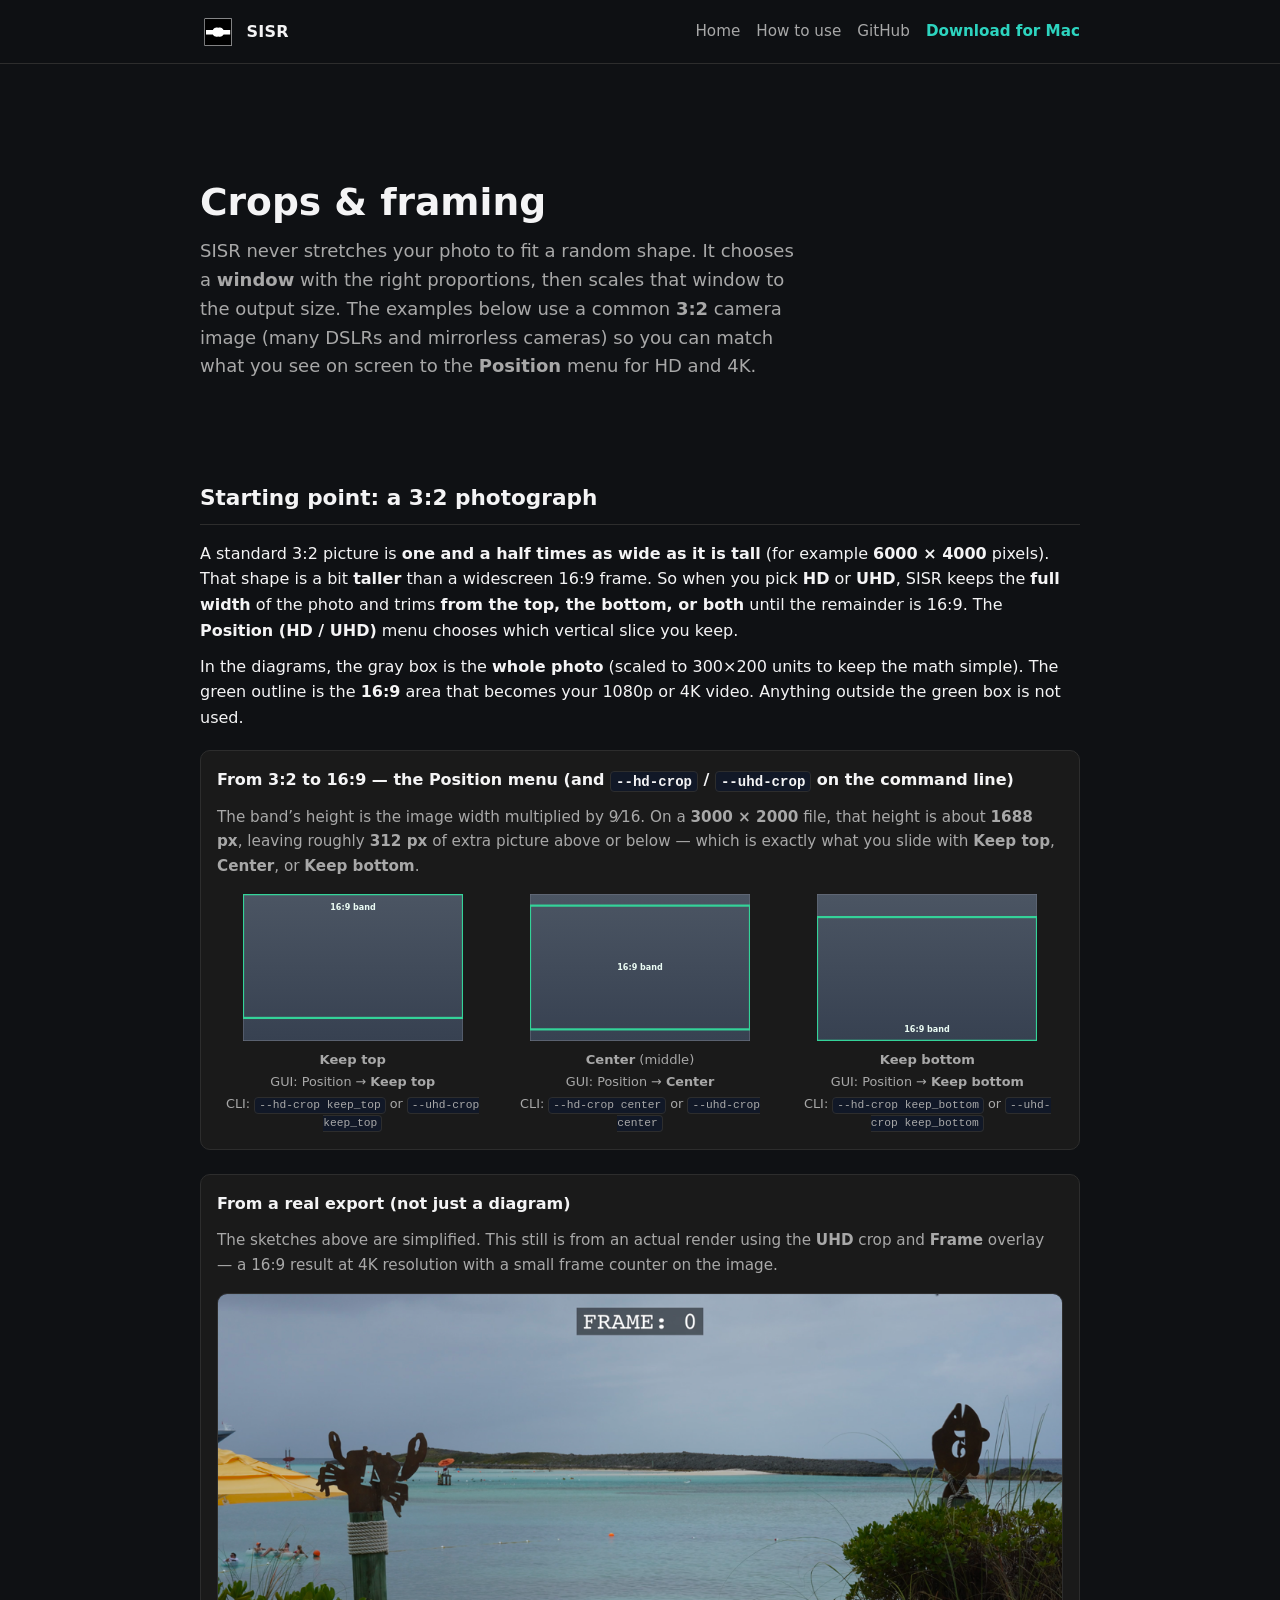
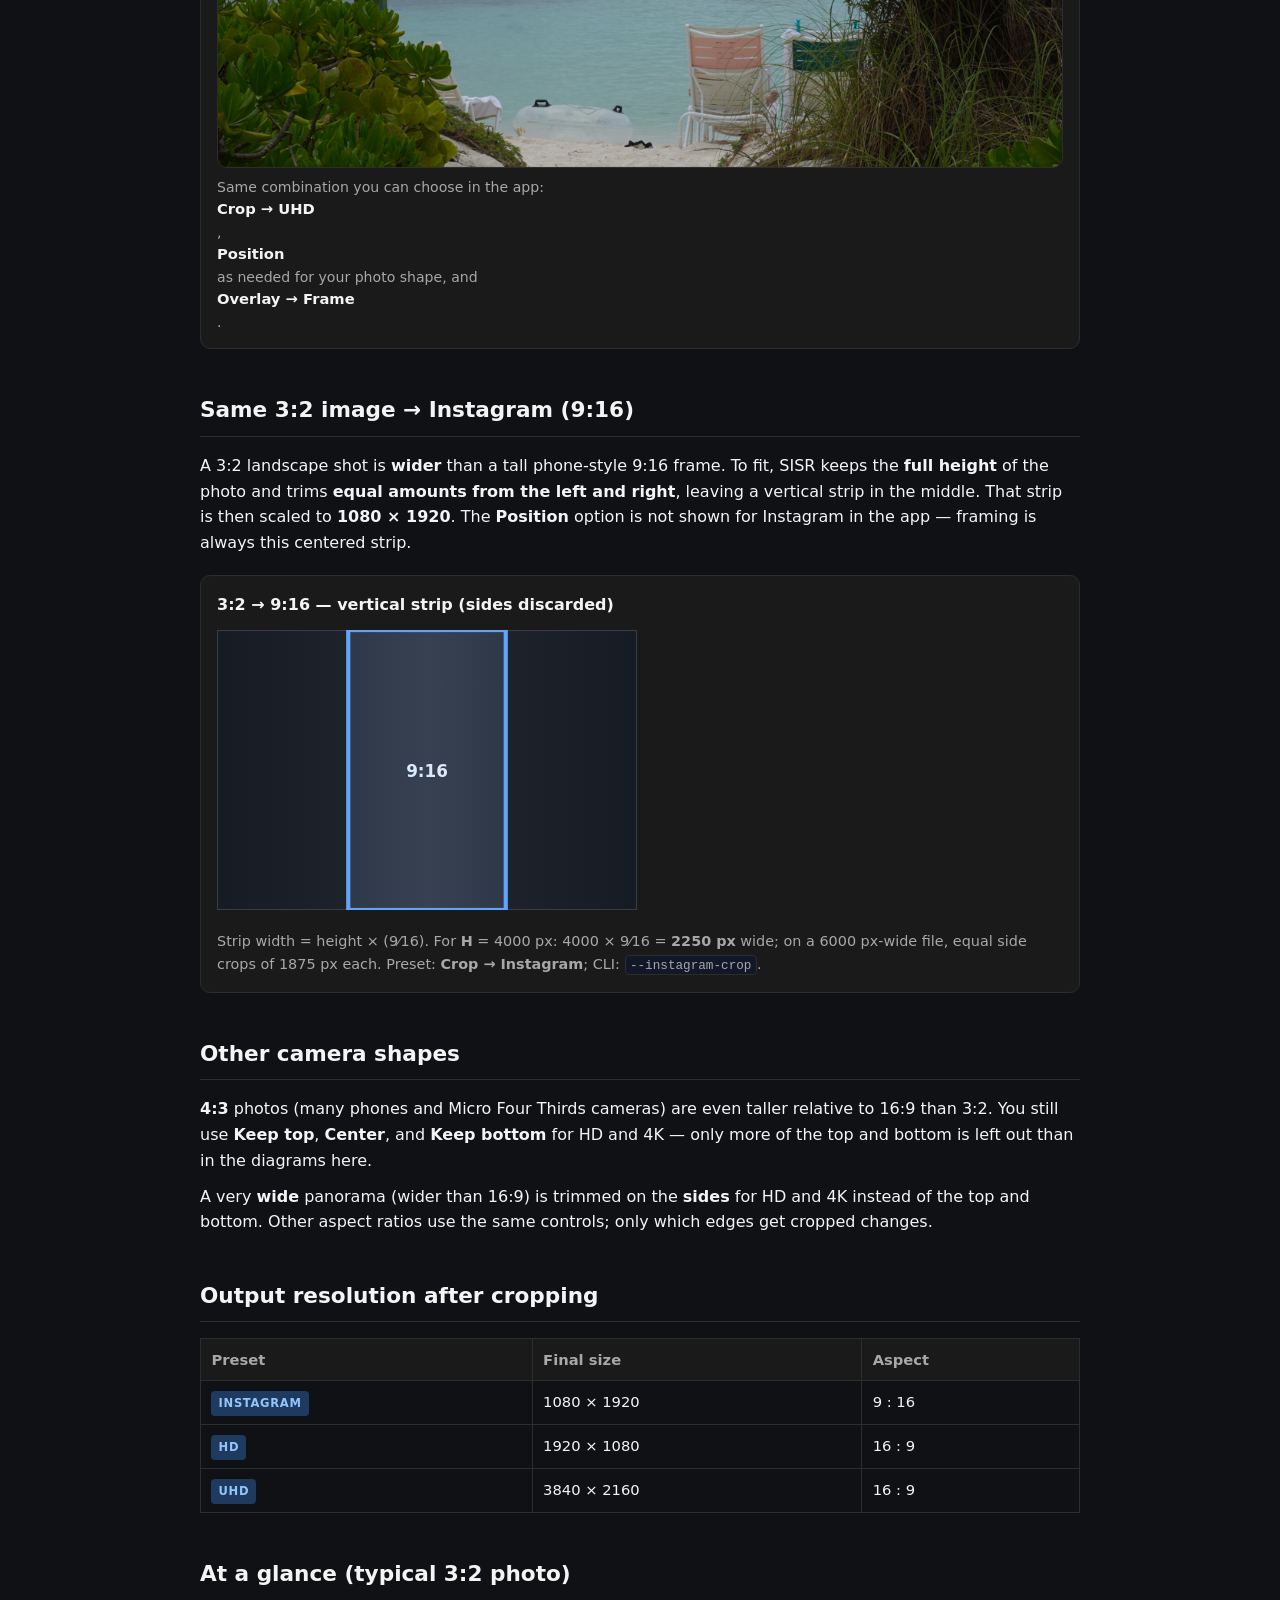
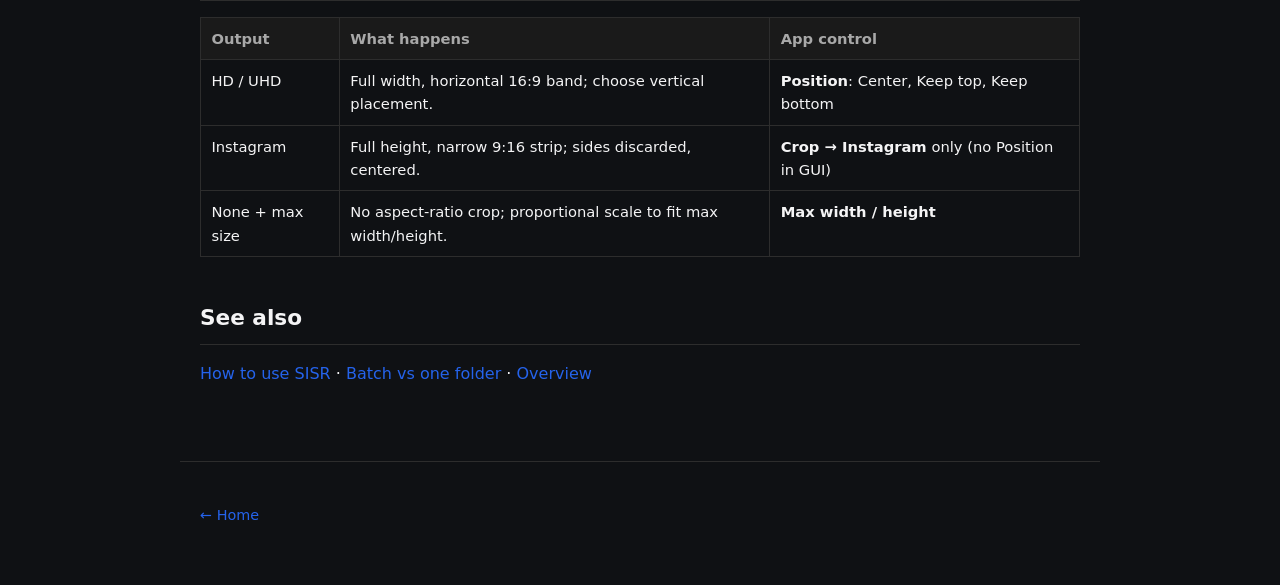
==== docs/crops.html @ 2b3ae319 "Release version 0.4.1 Add marketing materials and update date overlay, use new runner for intel" ====
<!DOCTYPE html>
<html lang="en">
  <head>
    <meta charset="utf-8" />
    <meta name="viewport" content="width=device-width, initial-scale=1" />
    <title>Crops &amp; framing — SISR</title>
    <meta
      name="description"
      content="See how a typical 3:2 camera photo is cropped for HD, 4K, or Instagram in SISR, and how Keep top, Center, and Keep bottom line up with the app."
    />
    <link rel="icon" type="image/png" sizes="32x32" href="assets/favicon-32.png" />
    <link rel="apple-touch-icon" href="assets/icon-128.png" />
    <link rel="stylesheet" href="assets/style.css" />
  </head>
  <body>
    <header class="site-header">
      <div class="site-header__inner">
        <a class="brand" href="index.html" aria-label="SISR home">
          <img
            class="brand__logo"
            src="assets/icon-128.png"
            width="36"
            height="36"
            alt=""
            decoding="async"
          />
          <span>SISR</span>
        </a>
        <nav class="nav" aria-label="Primary">
          <a href="index.html">Home</a>
          <a href="guide.html">How to use</a>
          <a href="https://github.com/timelapsetech/sisr">GitHub</a>
          <a class="nav__download" href="https://github.com/timelapsetech/sisr/releases">Download for Mac</a>
        </nav>
      </div>
    </header>

    <main>
      <section class="hero">
        <h1>Crops &amp; framing</h1>
        <p class="lead">
          SISR never stretches your photo to fit a random shape. It chooses a
          <strong>window</strong> with the right proportions, then scales that window to the
          output size. The examples below use a common <strong>3:2</strong> camera image
          (many DSLRs and mirrorless cameras) so you can match what you see on screen to the
          <strong>Position</strong> menu for HD and 4K.
        </p>
      </section>

      <section id="photography-32">
        <h2>Starting point: a 3:2 photograph</h2>
        <p>
          A standard 3:2 picture is <strong>one and a half times as wide as it is tall</strong>
          (for example <strong>6000 × 4000</strong> pixels). That shape is a bit
          <strong>taller</strong> than a widescreen 16:9 frame. So when you pick
          <strong>HD</strong> or <strong>UHD</strong>, SISR keeps the <strong>full width</strong>
          of the photo and trims <strong>from the top, the bottom, or both</strong> until the
          remainder is 16:9. The <strong>Position (HD / UHD)</strong> menu chooses which
          vertical slice you keep.
        </p>
        <p>
          In the diagrams, the gray box is the <strong>whole photo</strong> (scaled to 300×200
          units to keep the math simple). The green outline is the <strong>16:9</strong> area
          that becomes your 1080p or 4K video. Anything outside the green box is not used.
        </p>

        <div class="figure">
          <p class="figure__title">
            From 3:2 to 16:9 — the <strong>Position</strong> menu (and
            <code>--hd-crop</code> / <code>--uhd-crop</code> on the command line)
          </p>
          <p class="figure__intro">
            The band’s height is the image width multiplied by 9⁄16. On a
            <strong>3000 × 2000</strong> file, that height is about <strong>1688 px</strong>,
            leaving roughly <strong>312 px</strong> of extra picture above or below — which
            is exactly what you slide with <strong>Keep top</strong>, <strong>Center</strong>,
            or <strong>Keep bottom</strong>.
          </p>
          <div class="diagram-row">
            <div class="diagram-box">
              <svg
                viewBox="0 0 300 200"
                width="220"
                height="147"
                role="img"
                aria-labelledby="hd-top-title"
              >
                <title id="hd-top-title">3:2 image with 16:9 band at top, Keep top</title>
                <defs>
                  <linearGradient id="ph32-a" x1="0" y1="0" x2="0" y2="1">
                    <stop offset="0%" stop-color="#4b5563" />
                    <stop offset="100%" stop-color="#374151" />
                  </linearGradient>
                </defs>
                <rect x="0" y="0" width="300" height="200" fill="url(#ph32-a)" stroke="#6b7280" stroke-width="1.5" />
                <rect x="0" y="0" width="300" height="168.75" fill="none" stroke="#34d399" stroke-width="3" />
                <text x="150" y="22" text-anchor="middle" fill="#ecfdf5" font-size="11" font-family="system-ui,sans-serif" font-weight="600">16:9 band</text>
              </svg>
              <div class="diagram-label">
                <strong>Keep top</strong><br />
                <span class="app-map">GUI: Position → <strong>Keep top</strong></span><br />
                <span class="app-map">CLI: <code>--hd-crop keep_top</code> or <code>--uhd-crop keep_top</code></span>
              </div>
            </div>
            <div class="diagram-box">
              <svg
                viewBox="0 0 300 200"
                width="220"
                height="147"
                role="img"
                aria-labelledby="hd-mid-title"
              >
                <title id="hd-mid-title">3:2 image with 16:9 band centered</title>
                <defs>
                  <linearGradient id="ph32-b" x1="0" y1="0" x2="0" y2="1">
                    <stop offset="0%" stop-color="#4b5563" />
                    <stop offset="100%" stop-color="#374151" />
                  </linearGradient>
                </defs>
                <rect x="0" y="0" width="300" height="200" fill="url(#ph32-b)" stroke="#6b7280" stroke-width="1.5" />
                <rect x="0" y="15.625" width="300" height="168.75" fill="none" stroke="#34d399" stroke-width="3" />
                <text x="150" y="104" text-anchor="middle" fill="#ecfdf5" font-size="11" font-family="system-ui,sans-serif" font-weight="600">16:9 band</text>
              </svg>
              <div class="diagram-label">
                <strong>Center</strong> (middle)<br />
                <span class="app-map">GUI: Position → <strong>Center</strong></span><br />
                <span class="app-map">CLI: <code>--hd-crop center</code> or <code>--uhd-crop center</code></span>
              </div>
            </div>
            <div class="diagram-box">
              <svg
                viewBox="0 0 300 200"
                width="220"
                height="147"
                role="img"
                aria-labelledby="hd-bot-title"
              >
                <title id="hd-bot-title">3:2 image with 16:9 band at bottom, Keep bottom</title>
                <defs>
                  <linearGradient id="ph32-c" x1="0" y1="0" x2="0" y2="1">
                    <stop offset="0%" stop-color="#4b5563" />
                    <stop offset="100%" stop-color="#374151" />
                  </linearGradient>
                </defs>
                <rect x="0" y="0" width="300" height="200" fill="url(#ph32-c)" stroke="#6b7280" stroke-width="1.5" />
                <rect x="0" y="31.25" width="300" height="168.75" fill="none" stroke="#34d399" stroke-width="3" />
                <text x="150" y="188" text-anchor="middle" fill="#ecfdf5" font-size="11" font-family="system-ui,sans-serif" font-weight="600">16:9 band</text>
              </svg>
              <div class="diagram-label">
                <strong>Keep bottom</strong><br />
                <span class="app-map">GUI: Position → <strong>Keep bottom</strong></span><br />
                <span class="app-map">CLI: <code>--hd-crop keep_bottom</code> or <code>--uhd-crop keep_bottom</code></span>
              </div>
            </div>
          </div>
        </div>

        <div class="figure sample-realshot">
          <p class="figure__title">From a real export (not just a diagram)</p>
          <p class="figure__intro">
            The sketches above are simplified. This still is from an actual render using the
            <strong>UHD</strong> crop and <strong>Frame</strong> overlay — a 16:9 result at
            4K resolution with a small frame counter on the image.
          </p>
          <figure class="sample-figure">
            <img
              src="assets/samples/crop-uhd-frame.png"
              alt="Exported video frame showing wide 16:9 landscape with frame number overlay"
              width="1100"
              height="617"
              loading="lazy"
              decoding="async"
            />
            <figcaption>
              Same combination you can choose in the app: <strong>Crop → UHD</strong>,
              <strong>Position</strong> as needed for your photo shape, and
              <strong>Overlay → Frame</strong>.
            </figcaption>
          </figure>
        </div>
      </section>

      <section id="ig-32">
        <h2>Same 3:2 image → Instagram (9:16)</h2>
        <p>
          A 3:2 landscape shot is <strong>wider</strong> than a tall phone-style 9:16 frame.
          To fit, SISR keeps the <strong>full height</strong> of the photo and trims
          <strong>equal amounts from the left and right</strong>, leaving a vertical strip in
          the middle. That strip is then scaled to <strong>1080 × 1920</strong>. The
          <strong>Position</strong> option is not shown for Instagram in the app — framing is
          always this centered strip.
        </p>

        <div class="figure">
          <p class="figure__title">3:2 → 9:16 — vertical strip (sides discarded)</p>
          <svg
            viewBox="0 0 300 200"
            width="100%"
            style="max-width: 420px"
            role="img"
            aria-labelledby="ig32-title"
          >
            <title id="ig32-title">3:2 frame with centered 9:16 strip</title>
            <defs>
              <linearGradient id="ph32-ig" x1="0" y1="0" x2="1" y2="0">
                <stop offset="0%" stop-color="#1f2937" />
                <stop offset="50%" stop-color="#374151" />
                <stop offset="100%" stop-color="#1f2937" />
              </linearGradient>
            </defs>
            <rect x="0" y="0" width="300" height="200" fill="url(#ph32-ig)" stroke="#6b7280" stroke-width="1.5" />
            <rect x="0" y="0" width="93.75" height="200" fill="#0f1114" opacity="0.55" />
            <rect x="206.25" y="0" width="93.75" height="200" fill="#0f1114" opacity="0.55" />
            <rect x="93.75" y="0" width="112.5" height="200" fill="none" stroke="#60a5fa" stroke-width="3" />
            <text x="150" y="105" text-anchor="middle" fill="#dbeafe" font-size="12" font-family="system-ui,sans-serif" font-weight="600">9:16</text>
          </svg>
          <p class="figure__caption">
            Strip width = height × (9⁄16). For <strong>H</strong> = 4000 px:
            4000 × 9⁄16 = <strong>2250 px</strong> wide; on a 6000 px-wide file, equal side
            crops of 1875 px each. Preset: <strong>Crop → Instagram</strong>; CLI:
            <code>--instagram-crop</code>.
          </p>
        </div>
      </section>

      <section id="other-aspects">
        <h2>Other camera shapes</h2>
        <p>
          <strong>4:3</strong> photos (many phones and Micro Four Thirds cameras) are even taller
          relative to 16:9 than 3:2. You still use <strong>Keep top</strong>,
          <strong>Center</strong>, and <strong>Keep bottom</strong> for HD and 4K — only more
          of the top and bottom is left out than in the diagrams here.
        </p>
        <p>
          A very <strong>wide</strong> panorama (wider than 16:9) is trimmed on the
          <strong>sides</strong> for HD and 4K instead of the top and bottom. Other aspect
          ratios use the same controls; only which edges get cropped changes.
        </p>
      </section>

      <section id="presets">
        <h2>Output resolution after cropping</h2>
        <table>
          <thead>
            <tr>
              <th>Preset</th>
              <th>Final size</th>
              <th>Aspect</th>
            </tr>
          </thead>
          <tbody>
            <tr>
              <td><span class="badge">Instagram</span></td>
              <td>1080 × 1920</td>
              <td>9 : 16</td>
            </tr>
            <tr>
              <td><span class="badge">HD</span></td>
              <td>1920 × 1080</td>
              <td>16 : 9</td>
            </tr>
            <tr>
              <td><span class="badge">UHD</span></td>
              <td>3840 × 2160</td>
              <td>16 : 9</td>
            </tr>
          </tbody>
        </table>
      </section>

      <section id="summary">
        <h2>At a glance (typical 3:2 photo)</h2>
        <table>
          <thead>
            <tr>
              <th>Output</th>
              <th>What happens</th>
              <th>App control</th>
            </tr>
          </thead>
          <tbody>
            <tr>
              <td>HD / UHD</td>
              <td>Full width, horizontal 16:9 band; choose vertical placement.</td>
              <td><strong>Position</strong>: Center, Keep top, Keep bottom</td>
            </tr>
            <tr>
              <td>Instagram</td>
              <td>Full height, narrow 9:16 strip; sides discarded, centered.</td>
              <td><strong>Crop → Instagram</strong> only (no Position in GUI)</td>
            </tr>
            <tr>
              <td>None + max size</td>
              <td>No aspect-ratio crop; proportional scale to fit max width/height.</td>
              <td><strong>Max width / height</strong></td>
            </tr>
          </tbody>
        </table>
      </section>

      <section>
        <h2>See also</h2>
        <p>
          <a href="guide.html">How to use SISR</a>
          ·
          <a href="guide.html#folders">Batch vs one folder</a>
          ·
          <a href="index.html">Overview</a>
        </p>
      </section>
    </main>

    <footer class="site-footer">
      <p><a href="index.html">← Home</a></p>
    </footer>
  </body>
</html>
---- docs/assets/style.css ----
/* SISR GitHub Pages — aligns with app GUI accents */
:root {
  --bg: #0f1114;
  --surface: #1a1a1a;
  --border: #2d2d2d;
  --text: #f4f4f5;
  --muted: #a8a8a8;
  --accent: #2563eb;
  --accent-dim: #1d4ed8;
  --danger: #f87171;
  --ok: #34d399;
  --font: "Segoe UI", system-ui, -apple-system, sans-serif;
  --mono: ui-monospace, "Cascadia Code", "SF Mono", Menlo, monospace;
  --radius: 10px;
  --max: 920px;
}

*,
*::before,
*::after {
  box-sizing: border-box;
}

html {
  scroll-behavior: smooth;
}

body {
  margin: 0;
  font-family: var(--font);
  background: var(--bg);
  color: var(--text);
  line-height: 1.6;
}

a {
  color: var(--accent);
  text-decoration: none;
}

a:hover {
  text-decoration: underline;
}

.site-header {
  position: sticky;
  top: 0;
  z-index: 50;
  background: rgba(15, 17, 20, 0.92);
  backdrop-filter: blur(10px);
  border-bottom: 1px solid var(--border);
}

.site-header__inner {
  max-width: var(--max);
  margin: 0 auto;
  padding: 0.85rem 1.25rem;
  display: flex;
  align-items: center;
  justify-content: space-between;
  gap: 1rem;
}

.brand {
  display: flex;
  align-items: center;
  gap: 0.65rem;
  font-weight: 700;
  letter-spacing: 0.02em;
  color: var(--text);
  text-decoration: none;
}

.brand:hover {
  text-decoration: none;
  color: var(--text);
}

.brand__logo {
  width: 36px;
  height: 36px;
  border-radius: 8px;
  display: block;
  flex-shrink: 0;
  object-fit: cover;
}

.hero__logo-wrap {
  margin: 0 0 1rem;
}

.hero__logo {
  width: 96px;
  height: 96px;
  border-radius: 20px;
  display: block;
  box-shadow: 0 10px 40px rgba(0, 0, 0, 0.5);
}

.nav {
  display: flex;
  flex-wrap: wrap;
  gap: 0.5rem 1rem;
  font-size: 0.95rem;
}

.nav a {
  color: var(--muted);
}

.nav a:hover {
  color: var(--text);
}

.nav a.nav__download {
  color: #2dd4bf;
  font-weight: 600;
}

.nav a.nav__download:hover {
  color: #5eead4;
}

main {
  max-width: var(--max);
  margin: 0 auto;
  padding: 2rem 1.25rem 4rem;
}

.hero {
  padding: 2.5rem 0 2rem;
}

.hero h1 {
  font-size: clamp(1.75rem, 4vw, 2.35rem);
  line-height: 1.2;
  margin: 0 0 0.75rem;
  font-weight: 800;
}

.lead {
  font-size: 1.125rem;
  color: var(--muted);
  max-width: 52ch;
  margin: 0 0 1.5rem;
}

.btn-row {
  display: flex;
  flex-wrap: wrap;
  gap: 0.75rem;
  align-items: center;
}

.download-hint {
  margin: 0.65rem 0 0;
  font-size: 0.88rem;
  color: var(--muted);
  max-width: 52ch;
}

.get-started-advanced {
  margin: 1.25rem 0 0;
  font-size: 0.95rem;
  color: var(--muted);
  max-width: 60ch;
}

.download-inline {
  margin: 1rem 0 0;
  display: flex;
  flex-wrap: wrap;
  gap: 0.75rem;
  align-items: center;
}

.download-inline .download-hint {
  margin: 0;
  flex: 1;
  min-width: min(100%, 16rem);
}

.btn {
  display: inline-flex;
  align-items: center;
  justify-content: center;
  padding: 0.65rem 1.1rem;
  border-radius: 8px;
  font-weight: 600;
  font-size: 0.95rem;
  border: 1px solid transparent;
  cursor: pointer;
  text-decoration: none;
}

.btn:hover {
  text-decoration: none;
}

.btn--primary {
  background: var(--accent);
  color: #fff;
}

.btn--primary:hover {
  background: var(--accent-dim);
  color: #fff;
}

.btn--download {
  background: linear-gradient(180deg, #14b8a6 0%, #0d9488 100%);
  color: #fff;
  border-color: #0f766e;
  box-shadow: 0 1px 2px rgba(0, 0, 0, 0.35);
}

.btn--download:hover {
  background: linear-gradient(180deg, #2dd4bf 0%, #14b8a6 100%);
  color: #fff;
}

.btn--ghost {
  background: transparent;
  border-color: var(--border);
  color: var(--text);
}

.btn--ghost:hover {
  border-color: var(--accent);
  color: var(--text);
}

section {
  margin-top: 2.75rem;
}

section h2 {
  font-size: 1.35rem;
  margin: 0 0 1rem;
  padding-bottom: 0.5rem;
  border-bottom: 1px solid var(--border);
}

section h3 {
  font-size: 1.1rem;
  margin: 1.5rem 0 0.5rem;
}

p {
  margin: 0.65rem 0;
}

ul {
  margin: 0.5rem 0 0.5rem 1.1rem;
  padding: 0;
}

li {
  margin: 0.35rem 0;
}

.card-grid {
  display: grid;
  gap: 1rem;
  grid-template-columns: repeat(auto-fit, minmax(240px, 1fr));
}

.card {
  background: var(--surface);
  border: 1px solid var(--border);
  border-radius: var(--radius);
  padding: 1.1rem 1.15rem;
}

.card h3 {
  margin-top: 0;
  font-size: 1.05rem;
}

.card p {
  color: var(--muted);
  font-size: 0.95rem;
  margin: 0.5rem 0 0;
}

.callout {
  border-left: 4px solid var(--accent);
  background: var(--surface);
  padding: 0.85rem 1rem;
  border-radius: 0 var(--radius) var(--radius) 0;
  margin: 1rem 0;
  color: var(--muted);
  font-size: 0.95rem;
}

.callout strong {
  color: var(--text);
}

table {
  width: 100%;
  border-collapse: collapse;
  font-size: 0.92rem;
  margin: 1rem 0;
}

th,
td {
  border: 1px solid var(--border);
  padding: 0.55rem 0.65rem;
  text-align: left;
  vertical-align: top;
}

th {
  background: var(--surface);
  color: var(--muted);
  font-weight: 600;
}

code,
kbd {
  font-family: var(--mono);
  font-size: 0.88em;
  background: #111827;
  padding: 0.12em 0.35em;
  border-radius: 4px;
  border: 1px solid var(--border);
}

pre {
  background: #111827;
  border: 1px solid var(--border);
  border-radius: var(--radius);
  padding: 1rem;
  overflow-x: auto;
  font-size: 0.85rem;
  line-height: 1.45;
}

pre code {
  border: 0;
  padding: 0;
  background: transparent;
}

.figure {
  margin: 1.25rem 0;
  padding: 1rem;
  background: var(--surface);
  border: 1px solid var(--border);
  border-radius: var(--radius);
}

.figure__title {
  font-weight: 700;
  margin: 0 0 0.75rem;
  font-size: 1rem;
}

.figure__caption {
  margin: 0.75rem 0 0;
  font-size: 0.9rem;
  color: var(--muted);
}

.figure__intro {
  margin: 0 0 1rem;
  font-size: 0.95rem;
  color: var(--muted);
}

.diagram-row {
  display: grid;
  gap: 1rem;
  grid-template-columns: repeat(auto-fit, minmax(200px, 1fr));
  align-items: start;
}

.diagram-box {
  text-align: center;
}

.diagram-box svg {
  max-width: 100%;
  height: auto;
  display: block;
  margin: 0 auto;
}

.diagram-label {
  font-size: 0.82rem;
  color: var(--muted);
  margin-top: 0.5rem;
}

.app-map {
  font-size: 0.8rem;
  color: var(--muted);
  display: inline-block;
  margin-top: 0.2rem;
  line-height: 1.45;
}

.badge {
  display: inline-block;
  font-size: 0.72rem;
  font-weight: 700;
  text-transform: uppercase;
  letter-spacing: 0.06em;
  padding: 0.2rem 0.45rem;
  border-radius: 4px;
  background: #1e3a5f;
  color: #93c5fd;
  vertical-align: middle;
}

/* Sample output screenshots (marketing / guide) */
.samples-showcase {
  margin-top: 2.5rem;
}

.samples-showcase__lead {
  color: var(--muted);
  font-size: 1.05rem;
  max-width: 62ch;
  margin: 0 0 1.25rem;
}

.sample-grid {
  display: grid;
  gap: 1.25rem 1.5rem;
  grid-template-columns: repeat(auto-fit, minmax(240px, 1fr));
  align-items: start;
}

.sample-figure {
  margin: 0;
  padding: 0;
}

.sample-figure img {
  width: 100%;
  height: auto;
  display: block;
  border-radius: var(--radius);
  border: 1px solid var(--border);
  background: #111827;
}

.sample-figure figcaption {
  margin: 0.55rem 0 0;
  font-size: 0.88rem;
  color: var(--muted);
  line-height: 1.45;
}

.sample-figure figcaption strong {
  color: var(--text);
  display: block;
  font-size: 0.92rem;
  margin-bottom: 0.2rem;
}

.sample-grid--compact {
  grid-template-columns: repeat(auto-fit, minmax(200px, 1fr));
  max-width: 100%;
}

.sample-realshot {
  margin-top: 1.5rem;
}

.site-footer {
  max-width: var(--max);
  margin: 0 auto;
  padding: 2rem 1.25rem 3rem;
  border-top: 1px solid var(--border);
  color: var(--muted);
  font-size: 0.9rem;
}

@media (max-width: 520px) {
  .site-header__inner {
    flex-direction: column;
    align-items: flex-start;
  }
}
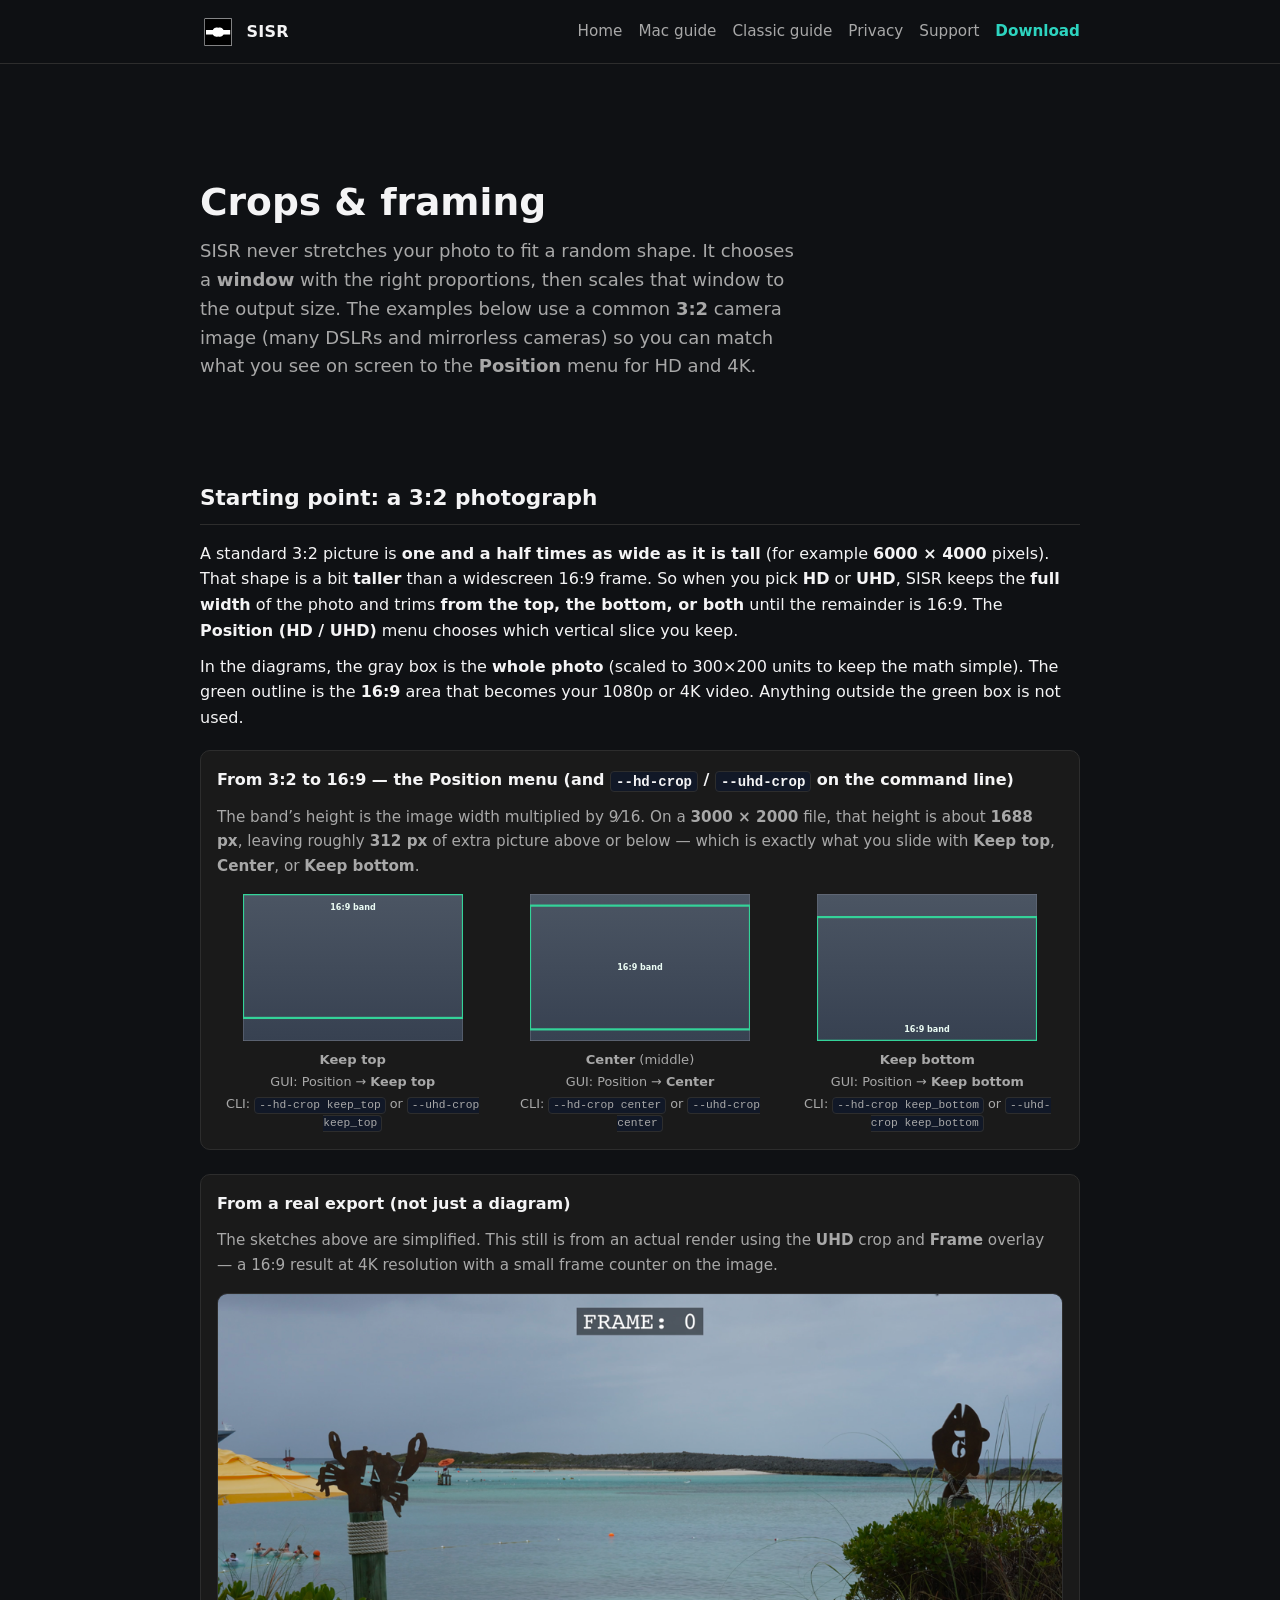
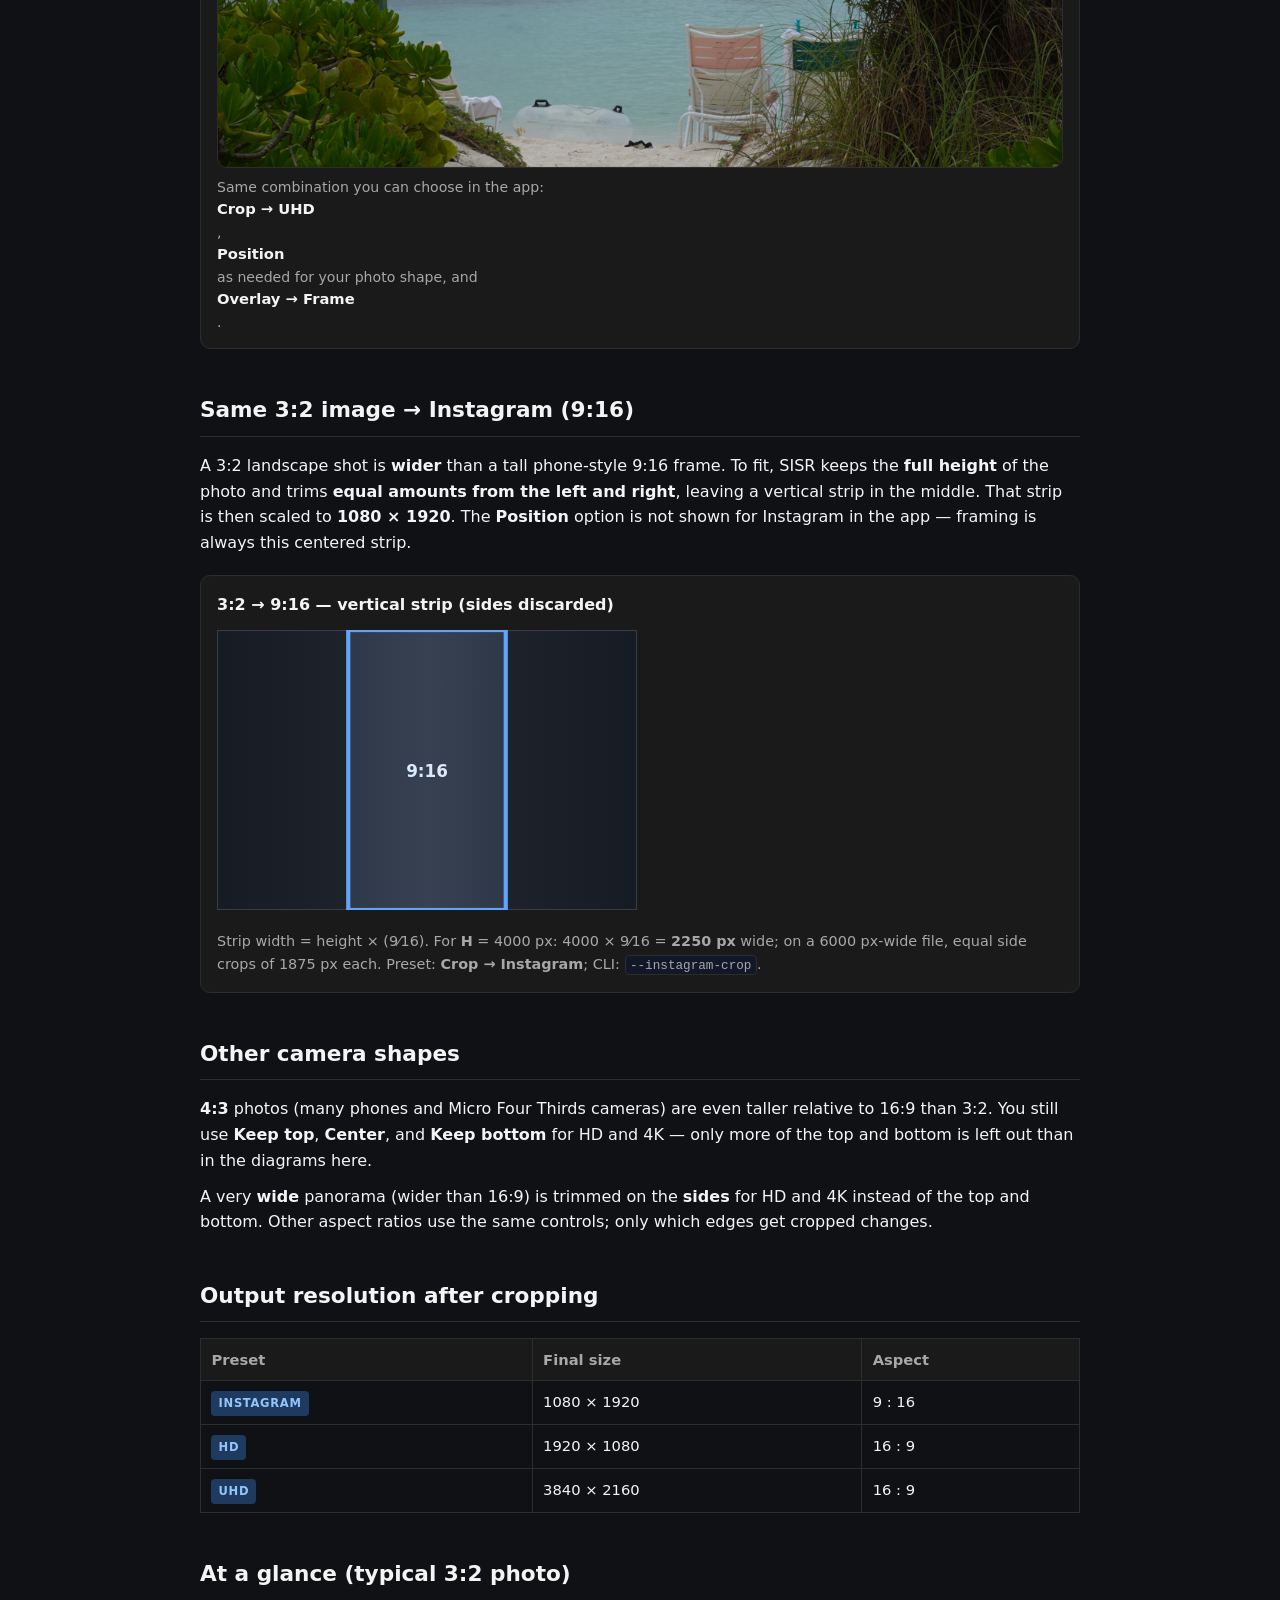
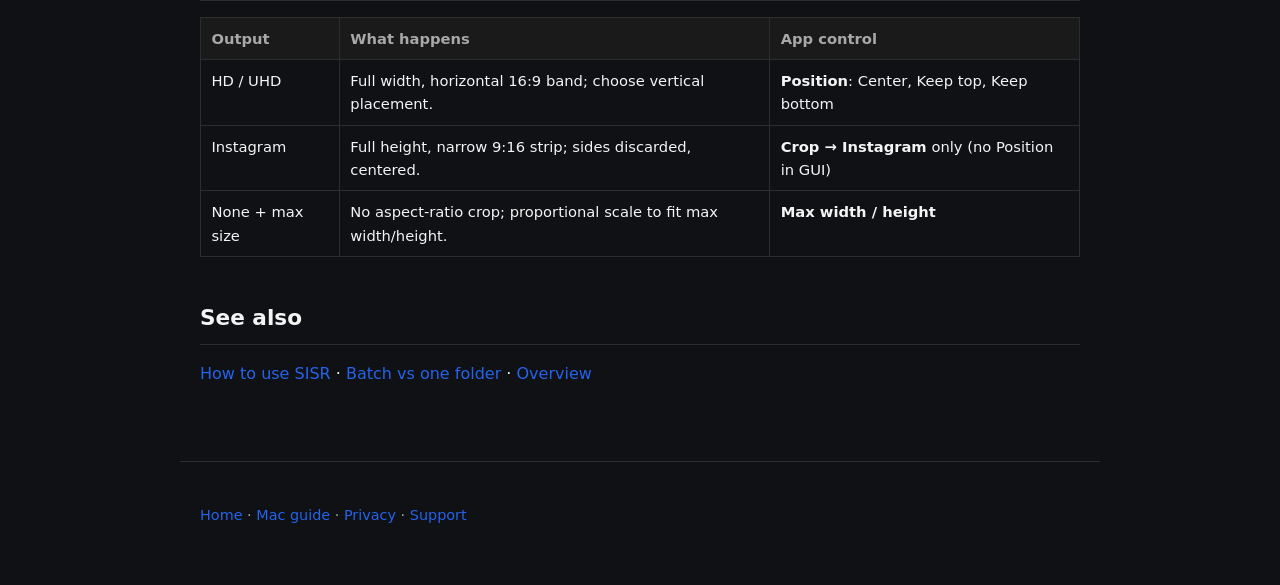
==== commit f7c4ca15: "Updated 1.0.1 with mac docs" ====
--- a/docs/crops.html
+++ b/docs/crops.html
@@ -28,9 +28,11 @@
         </a>
         <nav class="nav" aria-label="Primary">
           <a href="index.html">Home</a>
-          <a href="guide.html">How to use</a>
-          <a href="https://github.com/timelapsetech/sisr">GitHub</a>
-          <a class="nav__download" href="https://github.com/timelapsetech/sisr/releases">Download for Mac</a>
+          <a href="macos-guide.html">Mac guide</a>
+          <a href="guide.html">Classic guide</a>
+          <a href="privacy.html">Privacy</a>
+          <a href="support.html">Support</a>
+          <a class="nav__download" href="https://github.com/timelapsetech/sisr/releases">Download</a>
         </nav>
       </div>
     </header>
@@ -311,7 +313,15 @@
     </main>
 
     <footer class="site-footer">
-      <p><a href="index.html">← Home</a></p>
+      <p>
+        <a href="index.html">Home</a>
+        ·
+        <a href="macos-guide.html">Mac guide</a>
+        ·
+        <a href="privacy.html">Privacy</a>
+        ·
+        <a href="support.html">Support</a>
+      </p>
     </footer>
   </body>
 </html>
--- a/docs/assets/style.css
+++ b/docs/assets/style.css
@@ -13,6 +13,7 @@
   --mono: ui-monospace, "Cascadia Code", "SF Mono", Menlo, monospace;
   --radius: 10px;
   --max: 920px;
+  --max-wide: 1100px;
 }
 
 *,
@@ -480,6 +481,83 @@
   font-size: 0.9rem;
 }
 
+.eyebrow {
+  margin: 0 0 0.5rem;
+  font-size: 0.8rem;
+  font-weight: 700;
+  letter-spacing: 0.08em;
+  text-transform: uppercase;
+  color: #2dd4bf;
+}
+
+.shot-showcase {
+  margin-top: 2.5rem;
+}
+
+.shot-hero {
+  margin: 0 0 1.25rem;
+  padding: 0;
+}
+
+.shot-hero--inline {
+  margin: 1.5rem 0;
+}
+
+.shot-hero img {
+  width: 100%;
+  height: auto;
+  display: block;
+  border-radius: var(--radius);
+  border: 1px solid var(--border);
+  background: #111827;
+  box-shadow: 0 16px 48px rgba(0, 0, 0, 0.35);
+}
+
+.shot-hero figcaption {
+  margin: 0.65rem 0 0;
+  font-size: 0.9rem;
+  color: var(--muted);
+}
+
+.shot-grid {
+  display: grid;
+  gap: 1rem;
+  grid-template-columns: repeat(auto-fit, minmax(220px, 1fr));
+}
+
+.shot-card {
+  margin: 0;
+}
+
+.shot-card img {
+  width: 100%;
+  height: auto;
+  display: block;
+  border-radius: var(--radius);
+  border: 1px solid var(--border);
+  background: #111827;
+}
+
+.shot-card figcaption {
+  margin: 0.45rem 0 0;
+  font-size: 0.85rem;
+  color: var(--muted);
+}
+
+.steps {
+  margin: 0.5rem 0 0.5rem 1.25rem;
+  padding: 0;
+}
+
+.steps li {
+  margin: 0.5rem 0;
+}
+
+.nav a[aria-current="page"] {
+  color: var(--text);
+  font-weight: 600;
+}
+
 @media (max-width: 520px) {
   .site-header__inner {
     flex-direction: column;
